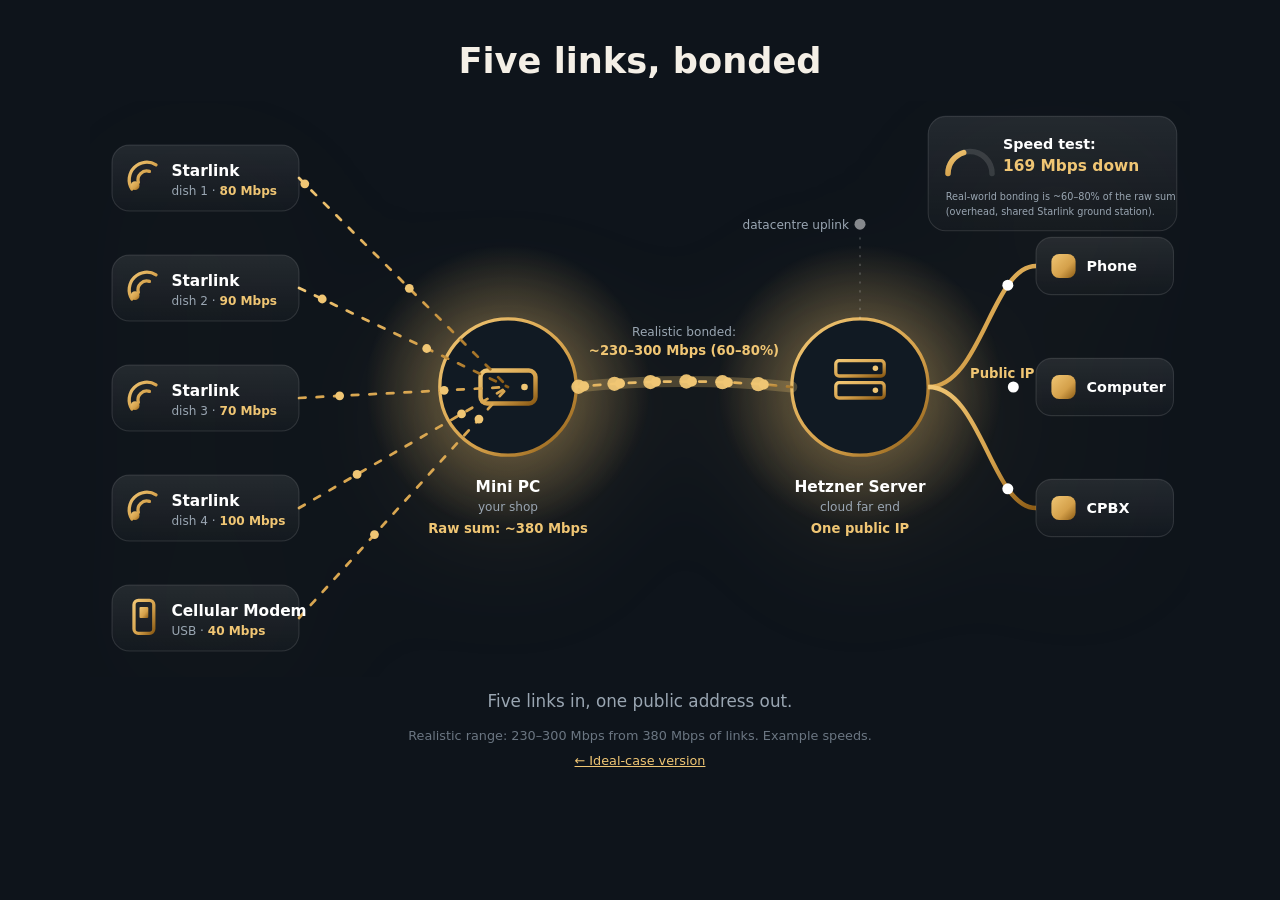
==== bonding-hetzner.html @ 951fa24c "Add bonding-hetzner page (realistic speeds)" ====
<!doctype html><html lang="en"><head><meta charset="utf-8"><meta name="viewport" content="width=device-width,initial-scale=1"><title>Link bonding — Neuereatec</title>
<style>html,body{margin:0;background:#0e141b;color:#f4efe6;font-family:"Segoe UI",system-ui,sans-serif}body:before{content:"";position:fixed;inset:-20%;z-index:-1;background:radial-gradient(40% 35% at 15% 10%,rgba(212,160,74,.22),transparent 70%),radial-gradient(35% 30% at 90% 20%,rgba(240,198,116,.14),transparent 70%)}
main{max-width:1100px;margin:auto;padding:40px 20px;text-align:center}h1{font-size:clamp(1.5rem,3vw,2.2rem);margin:0 0 20px}svg{width:100%;height:auto;filter:drop-shadow(0 30px 60px rgba(212,160,74,.2))}
.cap{color:#9aa6b2;font-size:1.05rem;margin-top:14px}.f{stroke-dasharray:6 10;animation:d 1.6s linear infinite}@keyframes d{to{stroke-dashoffset:-32}}.p{animation:p 3s ease-in-out infinite}@keyframes p{50%{transform:scale(1.06)}}
@media(prefers-reduced-motion:reduce){.f,.p{animation:none}.dots{display:none}}.wrap{overflow-x:auto;-webkit-overflow-scrolling:touch}@media(max-width:700px){.wrap svg{width:760px;max-width:none}main{padding:24px 12px}.wrap:after{content:"← swipe →";display:block;color:#6b7682;font-size:.75rem;width:100%}}</style></head><body><main><h1>Five links, bonded</h1><div class="wrap"><svg viewBox="0 0 1000 520" role="img" aria-label="Five internet links bonded by a mini PC automatically linked to a far-end mini PC, out as one public IP to phone, computer and CPBX" font-family="Segoe UI,system-ui,sans-serif">
<defs><linearGradient id="g" x1="0" y1="0" x2="1" y2="1"><stop stop-color="#f0c674"/><stop offset=".6" stop-color="#d4a04a"/><stop offset="1" stop-color="#8a5a14"/></linearGradient><radialGradient id="glow"><stop stop-color="#f0c674" stop-opacity=".5"/><stop offset="1" stop-color="#f0c674" stop-opacity="0"/></radialGradient><linearGradient id="card" x1="0" y1="0" x2="0" y2="1"><stop stop-color="#fff" stop-opacity=".09"/><stop offset="1" stop-color="#fff" stop-opacity=".02"/></linearGradient></defs>
<circle cx="380" cy="260" r="130" fill="url(#glow)"/><g class="p" style="transform-origin:380px 260px"><circle cx="380" cy="260" r="62" fill="#111a23" stroke="url(#g)" stroke-width="3"/><rect x="355" y="245" width="50" height="30" rx="6" fill="none" stroke="url(#g)" stroke-width="4"/><circle cx="395" cy="260" r="3" fill="#f0c674"/></g><text x="380" y="355" text-anchor="middle" fill="#fff" font-size="14" font-weight="700">Mini PC</text><text x="380" y="373" text-anchor="middle" fill="#9aa6b2" font-size="11">your shop</text><text x="380" y="393" text-anchor="middle" fill="#f0c674" font-size="12" font-weight="700">Raw sum: ~380 Mbps</text><circle cx="700" cy="260" r="130" fill="url(#glow)"/><g class="p" style="transform-origin:700px 260px"><circle cx="700" cy="260" r="62" fill="#111a23" stroke="url(#g)" stroke-width="3"/><rect x="678" y="236" width="44" height="14" rx="3" fill="none" stroke="url(#g)" stroke-width="3"/><rect x="678" y="256" width="44" height="14" rx="3" fill="none" stroke="url(#g)" stroke-width="3"/><circle cx="714" cy="243" r="2.5" fill="#f0c674"/><circle cx="714" cy="263" r="2.5" fill="#f0c674"/></g><text x="700" y="355" text-anchor="middle" fill="#fff" font-size="14" font-weight="700">Hetzner Server</text><text x="700" y="373" text-anchor="middle" fill="#9aa6b2" font-size="11">cloud far end</text><text x="700" y="393" text-anchor="middle" fill="#f0c674" font-size="12" font-weight="700">One public IP</text>
<g fill="none" stroke="url(#g)" stroke-width="2.5" stroke-linecap="round"><path id="l0" class="f" d="M190 70 L380 260"/><path id="l1" class="f" d="M190 170 L380 260"/><path id="l2" class="f" d="M190 270 L380 260"/><path id="l3" class="f" d="M190 370 L380 260"/><path id="l4" class="f" d="M190 470 L380 260"/><path class="f" d="M442 260 Q540 250 638 260"/></g><path d="M762 260 C810 260 820 150 860 150" stroke="url(#g)" stroke-width="4" fill="none"/><path d="M762 260 C810 260 820 260 860 260" stroke="url(#g)" stroke-width="4" fill="none"/><path d="M762 260 C810 260 820 370 860 370" stroke="url(#g)" stroke-width="4" fill="none"/>
<path d="M700 198 V120" stroke="#fff" stroke-opacity=".3" stroke-dasharray="2 6" fill="none"/><circle cx="700" cy="112" r="5" fill="#fff" fill-opacity=".5"/><text x="690" y="116" text-anchor="end" fill="#9aa6b2" font-size="11">datacentre uplink</text>

<text x="800" y="252" fill="#f0c674" font-size="12" font-weight="700">Public IP</text>
<g transform="translate(20 40)"><rect width="170" height="60" rx="16" fill="url(#card)" stroke="#fff" stroke-opacity=".12"/><path d="M18 40a16 16 0 0 1 22-22M24 34a8 8 0 0 1 10-10" stroke="url(#g)" stroke-width="3" fill="none" stroke-linecap="round"/><circle cx="21" cy="37" r="4" fill="url(#g)"/><text x="54" y="28" fill="#fff" font-size="14" font-weight="700">Starlink</text><text x="54" y="45" fill="#9aa6b2" font-size="11">dish 1 · <tspan fill="#f0c674" font-weight="700">80 Mbps</tspan></text></g><g transform="translate(20 140)"><rect width="170" height="60" rx="16" fill="url(#card)" stroke="#fff" stroke-opacity=".12"/><path d="M18 40a16 16 0 0 1 22-22M24 34a8 8 0 0 1 10-10" stroke="url(#g)" stroke-width="3" fill="none" stroke-linecap="round"/><circle cx="21" cy="37" r="4" fill="url(#g)"/><text x="54" y="28" fill="#fff" font-size="14" font-weight="700">Starlink</text><text x="54" y="45" fill="#9aa6b2" font-size="11">dish 2 · <tspan fill="#f0c674" font-weight="700">90 Mbps</tspan></text></g><g transform="translate(20 240)"><rect width="170" height="60" rx="16" fill="url(#card)" stroke="#fff" stroke-opacity=".12"/><path d="M18 40a16 16 0 0 1 22-22M24 34a8 8 0 0 1 10-10" stroke="url(#g)" stroke-width="3" fill="none" stroke-linecap="round"/><circle cx="21" cy="37" r="4" fill="url(#g)"/><text x="54" y="28" fill="#fff" font-size="14" font-weight="700">Starlink</text><text x="54" y="45" fill="#9aa6b2" font-size="11">dish 3 · <tspan fill="#f0c674" font-weight="700">70 Mbps</tspan></text></g><g transform="translate(20 340)"><rect width="170" height="60" rx="16" fill="url(#card)" stroke="#fff" stroke-opacity=".12"/><path d="M18 40a16 16 0 0 1 22-22M24 34a8 8 0 0 1 10-10" stroke="url(#g)" stroke-width="3" fill="none" stroke-linecap="round"/><circle cx="21" cy="37" r="4" fill="url(#g)"/><text x="54" y="28" fill="#fff" font-size="14" font-weight="700">Starlink</text><text x="54" y="45" fill="#9aa6b2" font-size="11">dish 4 · <tspan fill="#f0c674" font-weight="700">100 Mbps</tspan></text></g><g transform="translate(20 440)"><rect width="170" height="60" rx="16" fill="url(#card)" stroke="#fff" stroke-opacity=".12"/><rect x="20" y="14" width="18" height="30" rx="4" fill="none" stroke="url(#g)" stroke-width="3"/><rect x="25" y="20" width="8" height="10" rx="1" fill="url(#g)"/><text x="54" y="28" fill="#fff" font-size="14" font-weight="700">Cellular Modem</text><text x="54" y="45" fill="#9aa6b2" font-size="11">USB · <tspan fill="#f0c674" font-weight="700">40 Mbps</tspan></text></g><g transform="translate(860 124)"><rect width="125" height="52" rx="14" fill="url(#card)" stroke="#fff" stroke-opacity=".12"/><rect x="14" y="15" width="22" height="22" rx="7" fill="url(#g)"/><text x="46" y="31" fill="#fff" font-size="13" font-weight="700">Phone</text></g><g transform="translate(860 234)"><rect width="125" height="52" rx="14" fill="url(#card)" stroke="#fff" stroke-opacity=".12"/><rect x="14" y="15" width="22" height="22" rx="7" fill="url(#g)"/><text x="46" y="31" fill="#fff" font-size="13" font-weight="700">Computer</text></g><g transform="translate(860 344)"><rect width="125" height="52" rx="14" fill="url(#card)" stroke="#fff" stroke-opacity=".12"/><rect x="14" y="15" width="22" height="22" rx="7" fill="url(#g)"/><text x="46" y="31" fill="#fff" font-size="13" font-weight="700">CPBX</text></g><circle r="6.5" fill="#f0c674" opacity=".95"><animateMotion dur="1.5s" begin="-0.0s" repeatCount="indefinite" path="M442 260 Q540 250 638 260"/></circle><circle r="6.5" fill="#f0c674" opacity=".95"><animateMotion dur="1.5s" begin="-0.25s" repeatCount="indefinite" path="M442 260 Q540 250 638 260"/></circle><circle r="6.5" fill="#f0c674" opacity=".95"><animateMotion dur="1.5s" begin="-0.5s" repeatCount="indefinite" path="M442 260 Q540 250 638 260"/></circle><circle r="6.5" fill="#f0c674" opacity=".95"><animateMotion dur="1.5s" begin="-0.75s" repeatCount="indefinite" path="M442 260 Q540 250 638 260"/></circle><circle r="6.5" fill="#f0c674" opacity=".95"><animateMotion dur="1.5s" begin="-1.0s" repeatCount="indefinite" path="M442 260 Q540 250 638 260"/></circle><circle r="6.5" fill="#f0c674" opacity=".95"><animateMotion dur="1.5s" begin="-1.25s" repeatCount="indefinite" path="M442 260 Q540 250 638 260"/></circle><path d="M442 260 Q540 250 638 260" fill="none" stroke="#f0c674" stroke-opacity=".25" stroke-width="10" stroke-linecap="round"/><g transform="translate(762 14)"><rect width="226" height="104" rx="16" fill="url(#card)" stroke="#fff" stroke-opacity=".12"/>
<path d="M18 52a20 20 0 0 1 40 0" fill="none" stroke="#fff" stroke-opacity=".12" stroke-width="5" stroke-linecap="round"/><path id="gauge" d="M18 52a20 20 0 0 1 40 0" fill="none" stroke="url(#g)" stroke-width="5" stroke-linecap="round" pathLength="100" stroke-dasharray="0 100"/>
<text x="68" y="30" fill="#fff" font-size="13" font-weight="700">Speed test:</text><text x="68" y="50" fill="#f0c674" font-size="14" font-weight="700"><tspan id="spd">~250</tspan> Mbps down</text>
<text x="16" y="76" fill="#9aa6b2" font-size="8.8">Real-world bonding is ~60–80% of the raw sum</text><text x="16" y="90" fill="#9aa6b2" font-size="8.8">(overhead, shared Starlink ground station).</text></g><text x="540" y="214" text-anchor="middle" fill="#9aa6b2" font-size="11">Realistic bonded:</text><text x="540" y="231" text-anchor="middle" fill="#f0c674" font-size="12" font-weight="700">~230–300 Mbps (60–80%)</text><g class="dots"><circle r="4" fill="#f0c674"><animateMotion dur="2.4s" begin="-0.0s" repeatCount="indefinite" path="M190 70 L380 260"/></circle><circle r="4" fill="#f0c674"><animateMotion dur="2.4s" begin="-1.2s" repeatCount="indefinite" path="M190 70 L380 260"/></circle><circle r="4" fill="#f0c674"><animateMotion dur="2.4s" begin="-0.2s" repeatCount="indefinite" path="M190 170 L380 260"/></circle><circle r="4" fill="#f0c674"><animateMotion dur="2.4s" begin="-1.4s" repeatCount="indefinite" path="M190 170 L380 260"/></circle><circle r="4" fill="#f0c674"><animateMotion dur="2.4s" begin="-0.4s" repeatCount="indefinite" path="M190 270 L380 260"/></circle><circle r="4" fill="#f0c674"><animateMotion dur="2.4s" begin="-1.6s" repeatCount="indefinite" path="M190 270 L380 260"/></circle><circle r="4" fill="#f0c674"><animateMotion dur="2.4s" begin="-0.6000000000000001s" repeatCount="indefinite" path="M190 370 L380 260"/></circle><circle r="4" fill="#f0c674"><animateMotion dur="2.4s" begin="-1.8s" repeatCount="indefinite" path="M190 370 L380 260"/></circle><circle r="4" fill="#f0c674"><animateMotion dur="2.4s" begin="-0.8s" repeatCount="indefinite" path="M190 470 L380 260"/></circle><circle r="4" fill="#f0c674"><animateMotion dur="2.4s" begin="-2.0s" repeatCount="indefinite" path="M190 470 L380 260"/></circle><circle r="4.5" fill="#f0c674"><animateMotion dur="1.8s" begin="-0.0s" repeatCount="indefinite" path="M442 260 Q540 250 638 260"/></circle><circle r="4.5" fill="#f0c674"><animateMotion dur="1.8s" begin="-0.6s" repeatCount="indefinite" path="M442 260 Q540 250 638 260"/></circle><circle r="4.5" fill="#f0c674"><animateMotion dur="1.8s" begin="-1.2s" repeatCount="indefinite" path="M442 260 Q540 250 638 260"/></circle><circle r="4.5" fill="#f0c674"><animateMotion dur="1.8s" begin="-0.3s" repeatCount="indefinite" path="M442 260 Q540 250 638 260"/></circle><circle r="4.5" fill="#f0c674"><animateMotion dur="1.8s" begin="-0.8999999999999999s" repeatCount="indefinite" path="M442 260 Q540 250 638 260"/></circle><circle r="4.5" fill="#f0c674"><animateMotion dur="1.8s" begin="-1.5s" repeatCount="indefinite" path="M442 260 Q540 250 638 260"/></circle><circle r="5" fill="#fff"><animateMotion dur="1.6s" repeatCount="indefinite" path="M762 260 C810 260 820 150 860 150"/></circle><circle r="5" fill="#fff"><animateMotion dur="1.6s" repeatCount="indefinite" path="M762 260 C810 260 820 260 860 260"/></circle><circle r="5" fill="#fff"><animateMotion dur="1.6s" repeatCount="indefinite" path="M762 260 C810 260 820 370 860 370"/></circle></g></svg></div><p class="cap">Five links in, one public address out.</p><p style="color:#6b7682;font-size:.8rem;margin:4px 0 0">Realistic range: 230–300 Mbps from 380 Mbps of links. Example speeds.</p><p style="font-size:.8rem;margin:10px 0 0"><a style="color:#f0c674" href="bonding.html">← Ideal-case version</a></p></main>
<script>if(matchMedia('(prefers-reduced-motion: reduce)').matches)document.querySelector('svg').pauseAnimations()</script><script>(function(){var g=document.getElementById('gauge'),t=document.getElementById('spd');if(matchMedia('(prefers-reduced-motion: reduce)').matches){g.setAttribute('stroke-dasharray','60 100');return}var s=performance.now();function f(n){var p=((n-s)%6000)/4000;if(p>1){t.textContent='~250';g.setAttribute('stroke-dasharray','60 100')}else{var e=1-Math.pow(1-p,3);t.textContent=Math.round(250*e);g.setAttribute('stroke-dasharray',(60*e)+' 100')}requestAnimationFrame(f)}requestAnimationFrame(f)})()</script></body></html>
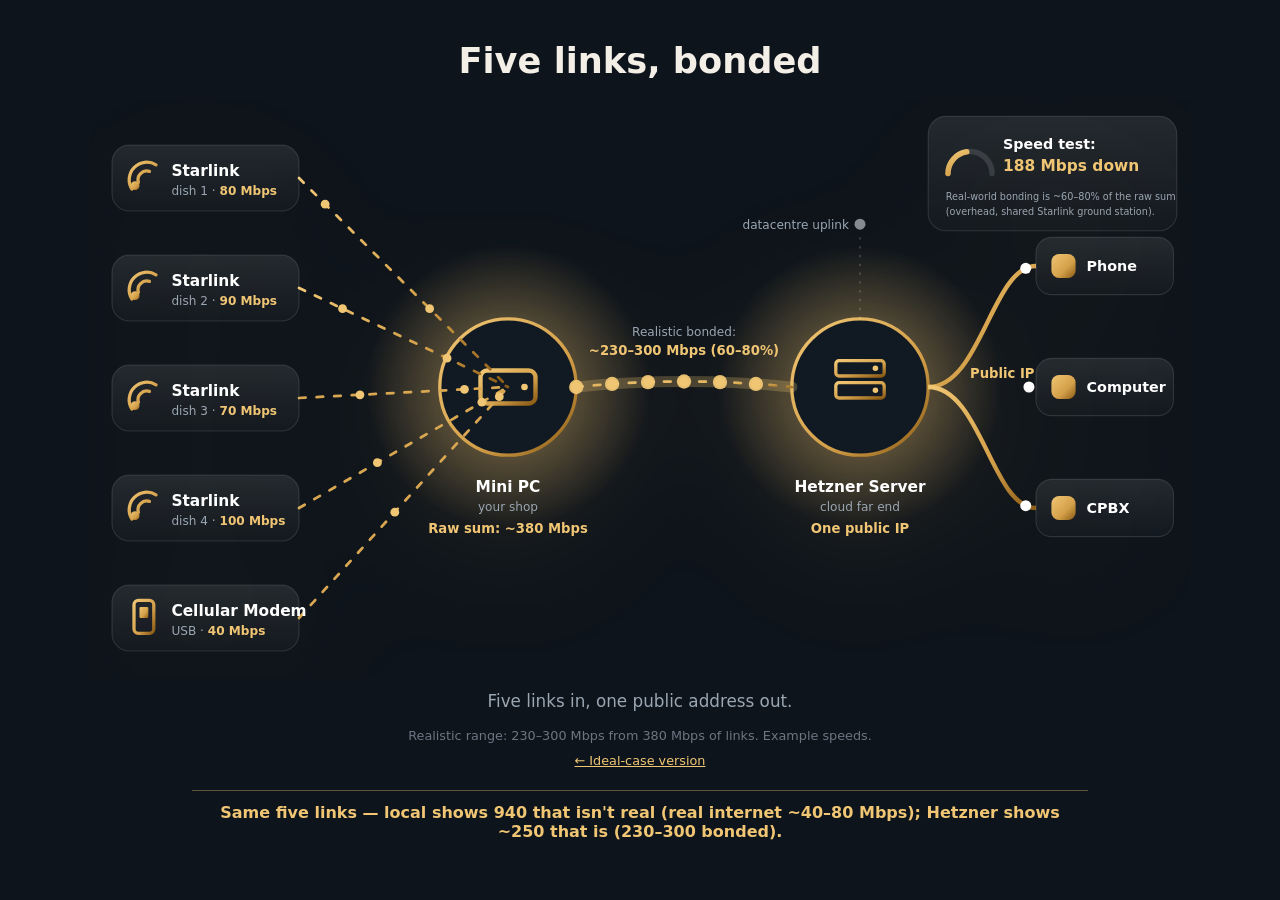
==== commit 88230a08: "Add local-vs-Hetzner summary caption to both bonding pages" ====
--- a/bonding-hetzner.html
+++ b/bonding-hetzner.html
@@ -12,5 +12,5 @@
 <g transform="translate(20 40)"><rect width="170" height="60" rx="16" fill="url(#card)" stroke="#fff" stroke-opacity=".12"/><path d="M18 40a16 16 0 0 1 22-22M24 34a8 8 0 0 1 10-10" stroke="url(#g)" stroke-width="3" fill="none" stroke-linecap="round"/><circle cx="21" cy="37" r="4" fill="url(#g)"/><text x="54" y="28" fill="#fff" font-size="14" font-weight="700">Starlink</text><text x="54" y="45" fill="#9aa6b2" font-size="11">dish 1 · <tspan fill="#f0c674" font-weight="700">80 Mbps</tspan></text></g><g transform="translate(20 140)"><rect width="170" height="60" rx="16" fill="url(#card)" stroke="#fff" stroke-opacity=".12"/><path d="M18 40a16 16 0 0 1 22-22M24 34a8 8 0 0 1 10-10" stroke="url(#g)" stroke-width="3" fill="none" stroke-linecap="round"/><circle cx="21" cy="37" r="4" fill="url(#g)"/><text x="54" y="28" fill="#fff" font-size="14" font-weight="700">Starlink</text><text x="54" y="45" fill="#9aa6b2" font-size="11">dish 2 · <tspan fill="#f0c674" font-weight="700">90 Mbps</tspan></text></g><g transform="translate(20 240)"><rect width="170" height="60" rx="16" fill="url(#card)" stroke="#fff" stroke-opacity=".12"/><path d="M18 40a16 16 0 0 1 22-22M24 34a8 8 0 0 1 10-10" stroke="url(#g)" stroke-width="3" fill="none" stroke-linecap="round"/><circle cx="21" cy="37" r="4" fill="url(#g)"/><text x="54" y="28" fill="#fff" font-size="14" font-weight="700">Starlink</text><text x="54" y="45" fill="#9aa6b2" font-size="11">dish 3 · <tspan fill="#f0c674" font-weight="700">70 Mbps</tspan></text></g><g transform="translate(20 340)"><rect width="170" height="60" rx="16" fill="url(#card)" stroke="#fff" stroke-opacity=".12"/><path d="M18 40a16 16 0 0 1 22-22M24 34a8 8 0 0 1 10-10" stroke="url(#g)" stroke-width="3" fill="none" stroke-linecap="round"/><circle cx="21" cy="37" r="4" fill="url(#g)"/><text x="54" y="28" fill="#fff" font-size="14" font-weight="700">Starlink</text><text x="54" y="45" fill="#9aa6b2" font-size="11">dish 4 · <tspan fill="#f0c674" font-weight="700">100 Mbps</tspan></text></g><g transform="translate(20 440)"><rect width="170" height="60" rx="16" fill="url(#card)" stroke="#fff" stroke-opacity=".12"/><rect x="20" y="14" width="18" height="30" rx="4" fill="none" stroke="url(#g)" stroke-width="3"/><rect x="25" y="20" width="8" height="10" rx="1" fill="url(#g)"/><text x="54" y="28" fill="#fff" font-size="14" font-weight="700">Cellular Modem</text><text x="54" y="45" fill="#9aa6b2" font-size="11">USB · <tspan fill="#f0c674" font-weight="700">40 Mbps</tspan></text></g><g transform="translate(860 124)"><rect width="125" height="52" rx="14" fill="url(#card)" stroke="#fff" stroke-opacity=".12"/><rect x="14" y="15" width="22" height="22" rx="7" fill="url(#g)"/><text x="46" y="31" fill="#fff" font-size="13" font-weight="700">Phone</text></g><g transform="translate(860 234)"><rect width="125" height="52" rx="14" fill="url(#card)" stroke="#fff" stroke-opacity=".12"/><rect x="14" y="15" width="22" height="22" rx="7" fill="url(#g)"/><text x="46" y="31" fill="#fff" font-size="13" font-weight="700">Computer</text></g><g transform="translate(860 344)"><rect width="125" height="52" rx="14" fill="url(#card)" stroke="#fff" stroke-opacity=".12"/><rect x="14" y="15" width="22" height="22" rx="7" fill="url(#g)"/><text x="46" y="31" fill="#fff" font-size="13" font-weight="700">CPBX</text></g><circle r="6.5" fill="#f0c674" opacity=".95"><animateMotion dur="1.5s" begin="-0.0s" repeatCount="indefinite" path="M442 260 Q540 250 638 260"/></circle><circle r="6.5" fill="#f0c674" opacity=".95"><animateMotion dur="1.5s" begin="-0.25s" repeatCount="indefinite" path="M442 260 Q540 250 638 260"/></circle><circle r="6.5" fill="#f0c674" opacity=".95"><animateMotion dur="1.5s" begin="-0.5s" repeatCount="indefinite" path="M442 260 Q540 250 638 260"/></circle><circle r="6.5" fill="#f0c674" opacity=".95"><animateMotion dur="1.5s" begin="-0.75s" repeatCount="indefinite" path="M442 260 Q540 250 638 260"/></circle><circle r="6.5" fill="#f0c674" opacity=".95"><animateMotion dur="1.5s" begin="-1.0s" repeatCount="indefinite" path="M442 260 Q540 250 638 260"/></circle><circle r="6.5" fill="#f0c674" opacity=".95"><animateMotion dur="1.5s" begin="-1.25s" repeatCount="indefinite" path="M442 260 Q540 250 638 260"/></circle><path d="M442 260 Q540 250 638 260" fill="none" stroke="#f0c674" stroke-opacity=".25" stroke-width="10" stroke-linecap="round"/><g transform="translate(762 14)"><rect width="226" height="104" rx="16" fill="url(#card)" stroke="#fff" stroke-opacity=".12"/>
 <path d="M18 52a20 20 0 0 1 40 0" fill="none" stroke="#fff" stroke-opacity=".12" stroke-width="5" stroke-linecap="round"/><path id="gauge" d="M18 52a20 20 0 0 1 40 0" fill="none" stroke="url(#g)" stroke-width="5" stroke-linecap="round" pathLength="100" stroke-dasharray="0 100"/>
 <text x="68" y="30" fill="#fff" font-size="13" font-weight="700">Speed test:</text><text x="68" y="50" fill="#f0c674" font-size="14" font-weight="700"><tspan id="spd">~250</tspan> Mbps down</text>
-<text x="16" y="76" fill="#9aa6b2" font-size="8.8">Real-world bonding is ~60–80% of the raw sum</text><text x="16" y="90" fill="#9aa6b2" font-size="8.8">(overhead, shared Starlink ground station).</text></g><text x="540" y="214" text-anchor="middle" fill="#9aa6b2" font-size="11">Realistic bonded:</text><text x="540" y="231" text-anchor="middle" fill="#f0c674" font-size="12" font-weight="700">~230–300 Mbps (60–80%)</text><g class="dots"><circle r="4" fill="#f0c674"><animateMotion dur="2.4s" begin="-0.0s" repeatCount="indefinite" path="M190 70 L380 260"/></circle><circle r="4" fill="#f0c674"><animateMotion dur="2.4s" begin="-1.2s" repeatCount="indefinite" path="M190 70 L380 260"/></circle><circle r="4" fill="#f0c674"><animateMotion dur="2.4s" begin="-0.2s" repeatCount="indefinite" path="M190 170 L380 260"/></circle><circle r="4" fill="#f0c674"><animateMotion dur="2.4s" begin="-1.4s" repeatCount="indefinite" path="M190 170 L380 260"/></circle><circle r="4" fill="#f0c674"><animateMotion dur="2.4s" begin="-0.4s" repeatCount="indefinite" path="M190 270 L380 260"/></circle><circle r="4" fill="#f0c674"><animateMotion dur="2.4s" begin="-1.6s" repeatCount="indefinite" path="M190 270 L380 260"/></circle><circle r="4" fill="#f0c674"><animateMotion dur="2.4s" begin="-0.6000000000000001s" repeatCount="indefinite" path="M190 370 L380 260"/></circle><circle r="4" fill="#f0c674"><animateMotion dur="2.4s" begin="-1.8s" repeatCount="indefinite" path="M190 370 L380 260"/></circle><circle r="4" fill="#f0c674"><animateMotion dur="2.4s" begin="-0.8s" repeatCount="indefinite" path="M190 470 L380 260"/></circle><circle r="4" fill="#f0c674"><animateMotion dur="2.4s" begin="-2.0s" repeatCount="indefinite" path="M190 470 L380 260"/></circle><circle r="4.5" fill="#f0c674"><animateMotion dur="1.8s" begin="-0.0s" repeatCount="indefinite" path="M442 260 Q540 250 638 260"/></circle><circle r="4.5" fill="#f0c674"><animateMotion dur="1.8s" begin="-0.6s" repeatCount="indefinite" path="M442 260 Q540 250 638 260"/></circle><circle r="4.5" fill="#f0c674"><animateMotion dur="1.8s" begin="-1.2s" repeatCount="indefinite" path="M442 260 Q540 250 638 260"/></circle><circle r="4.5" fill="#f0c674"><animateMotion dur="1.8s" begin="-0.3s" repeatCount="indefinite" path="M442 260 Q540 250 638 260"/></circle><circle r="4.5" fill="#f0c674"><animateMotion dur="1.8s" begin="-0.8999999999999999s" repeatCount="indefinite" path="M442 260 Q540 250 638 260"/></circle><circle r="4.5" fill="#f0c674"><animateMotion dur="1.8s" begin="-1.5s" repeatCount="indefinite" path="M442 260 Q540 250 638 260"/></circle><circle r="5" fill="#fff"><animateMotion dur="1.6s" repeatCount="indefinite" path="M762 260 C810 260 820 150 860 150"/></circle><circle r="5" fill="#fff"><animateMotion dur="1.6s" repeatCount="indefinite" path="M762 260 C810 260 820 260 860 260"/></circle><circle r="5" fill="#fff"><animateMotion dur="1.6s" repeatCount="indefinite" path="M762 260 C810 260 820 370 860 370"/></circle></g></svg></div><p class="cap">Five links in, one public address out.</p><p style="color:#6b7682;font-size:.8rem;margin:4px 0 0">Realistic range: 230–300 Mbps from 380 Mbps of links. Example speeds.</p><p style="font-size:.8rem;margin:10px 0 0"><a style="color:#f0c674" href="bonding.html">← Ideal-case version</a></p></main>
+<text x="16" y="76" fill="#9aa6b2" font-size="8.8">Real-world bonding is ~60–80% of the raw sum</text><text x="16" y="90" fill="#9aa6b2" font-size="8.8">(overhead, shared Starlink ground station).</text></g><text x="540" y="214" text-anchor="middle" fill="#9aa6b2" font-size="11">Realistic bonded:</text><text x="540" y="231" text-anchor="middle" fill="#f0c674" font-size="12" font-weight="700">~230–300 Mbps (60–80%)</text><g class="dots"><circle r="4" fill="#f0c674"><animateMotion dur="2.4s" begin="-0.0s" repeatCount="indefinite" path="M190 70 L380 260"/></circle><circle r="4" fill="#f0c674"><animateMotion dur="2.4s" begin="-1.2s" repeatCount="indefinite" path="M190 70 L380 260"/></circle><circle r="4" fill="#f0c674"><animateMotion dur="2.4s" begin="-0.2s" repeatCount="indefinite" path="M190 170 L380 260"/></circle><circle r="4" fill="#f0c674"><animateMotion dur="2.4s" begin="-1.4s" repeatCount="indefinite" path="M190 170 L380 260"/></circle><circle r="4" fill="#f0c674"><animateMotion dur="2.4s" begin="-0.4s" repeatCount="indefinite" path="M190 270 L380 260"/></circle><circle r="4" fill="#f0c674"><animateMotion dur="2.4s" begin="-1.6s" repeatCount="indefinite" path="M190 270 L380 260"/></circle><circle r="4" fill="#f0c674"><animateMotion dur="2.4s" begin="-0.6000000000000001s" repeatCount="indefinite" path="M190 370 L380 260"/></circle><circle r="4" fill="#f0c674"><animateMotion dur="2.4s" begin="-1.8s" repeatCount="indefinite" path="M190 370 L380 260"/></circle><circle r="4" fill="#f0c674"><animateMotion dur="2.4s" begin="-0.8s" repeatCount="indefinite" path="M190 470 L380 260"/></circle><circle r="4" fill="#f0c674"><animateMotion dur="2.4s" begin="-2.0s" repeatCount="indefinite" path="M190 470 L380 260"/></circle><circle r="4.5" fill="#f0c674"><animateMotion dur="1.8s" begin="-0.0s" repeatCount="indefinite" path="M442 260 Q540 250 638 260"/></circle><circle r="4.5" fill="#f0c674"><animateMotion dur="1.8s" begin="-0.6s" repeatCount="indefinite" path="M442 260 Q540 250 638 260"/></circle><circle r="4.5" fill="#f0c674"><animateMotion dur="1.8s" begin="-1.2s" repeatCount="indefinite" path="M442 260 Q540 250 638 260"/></circle><circle r="4.5" fill="#f0c674"><animateMotion dur="1.8s" begin="-0.3s" repeatCount="indefinite" path="M442 260 Q540 250 638 260"/></circle><circle r="4.5" fill="#f0c674"><animateMotion dur="1.8s" begin="-0.8999999999999999s" repeatCount="indefinite" path="M442 260 Q540 250 638 260"/></circle><circle r="4.5" fill="#f0c674"><animateMotion dur="1.8s" begin="-1.5s" repeatCount="indefinite" path="M442 260 Q540 250 638 260"/></circle><circle r="5" fill="#fff"><animateMotion dur="1.6s" repeatCount="indefinite" path="M762 260 C810 260 820 150 860 150"/></circle><circle r="5" fill="#fff"><animateMotion dur="1.6s" repeatCount="indefinite" path="M762 260 C810 260 820 260 860 260"/></circle><circle r="5" fill="#fff"><animateMotion dur="1.6s" repeatCount="indefinite" path="M762 260 C810 260 820 370 860 370"/></circle></g></svg></div><p class="cap">Five links in, one public address out.</p><p style="color:#6b7682;font-size:.8rem;margin:4px 0 0">Realistic range: 230–300 Mbps from 380 Mbps of links. Example speeds.</p><p style="font-size:.8rem;margin:10px 0 0"><a style="color:#f0c674" href="bonding.html">← Ideal-case version</a></p><p style="max-width:860px;margin:22px auto 0;padding:12px 18px;border-top:1px solid rgba(240,198,116,.35);color:#f0c674;font-weight:700;font-size:1rem">Same five links — local shows 940 that isn't real (real internet ~40–80 Mbps); Hetzner shows ~250 that is (230–300 bonded).</p></main>
 <script>if(matchMedia('(prefers-reduced-motion: reduce)').matches)document.querySelector('svg').pauseAnimations()</script><script>(function(){var g=document.getElementById('gauge'),t=document.getElementById('spd');if(matchMedia('(prefers-reduced-motion: reduce)').matches){g.setAttribute('stroke-dasharray','60 100');return}var s=performance.now();function f(n){var p=((n-s)%6000)/4000;if(p>1){t.textContent='~250';g.setAttribute('stroke-dasharray','60 100')}else{var e=1-Math.pow(1-p,3);t.textContent=Math.round(250*e);g.setAttribute('stroke-dasharray',(60*e)+' 100')}requestAnimationFrame(f)}requestAnimationFrame(f)})()</script></body></html>
